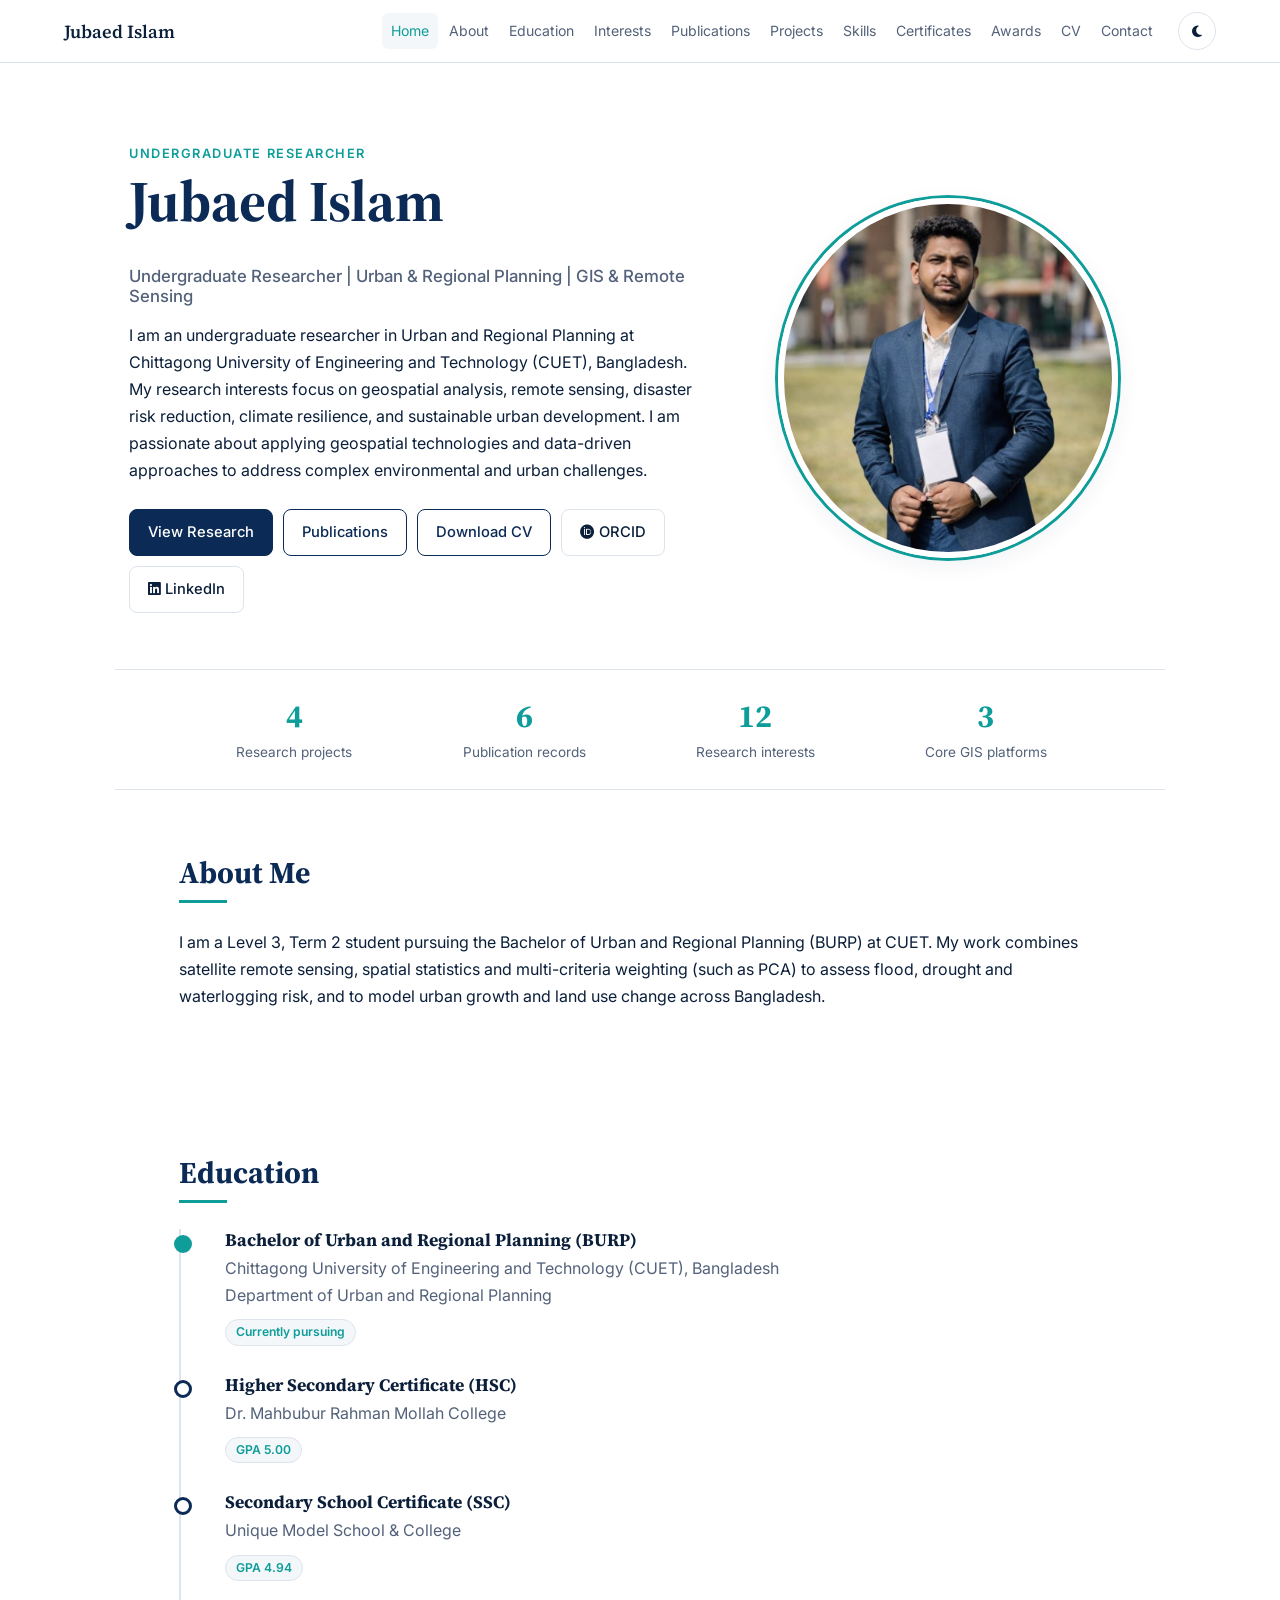
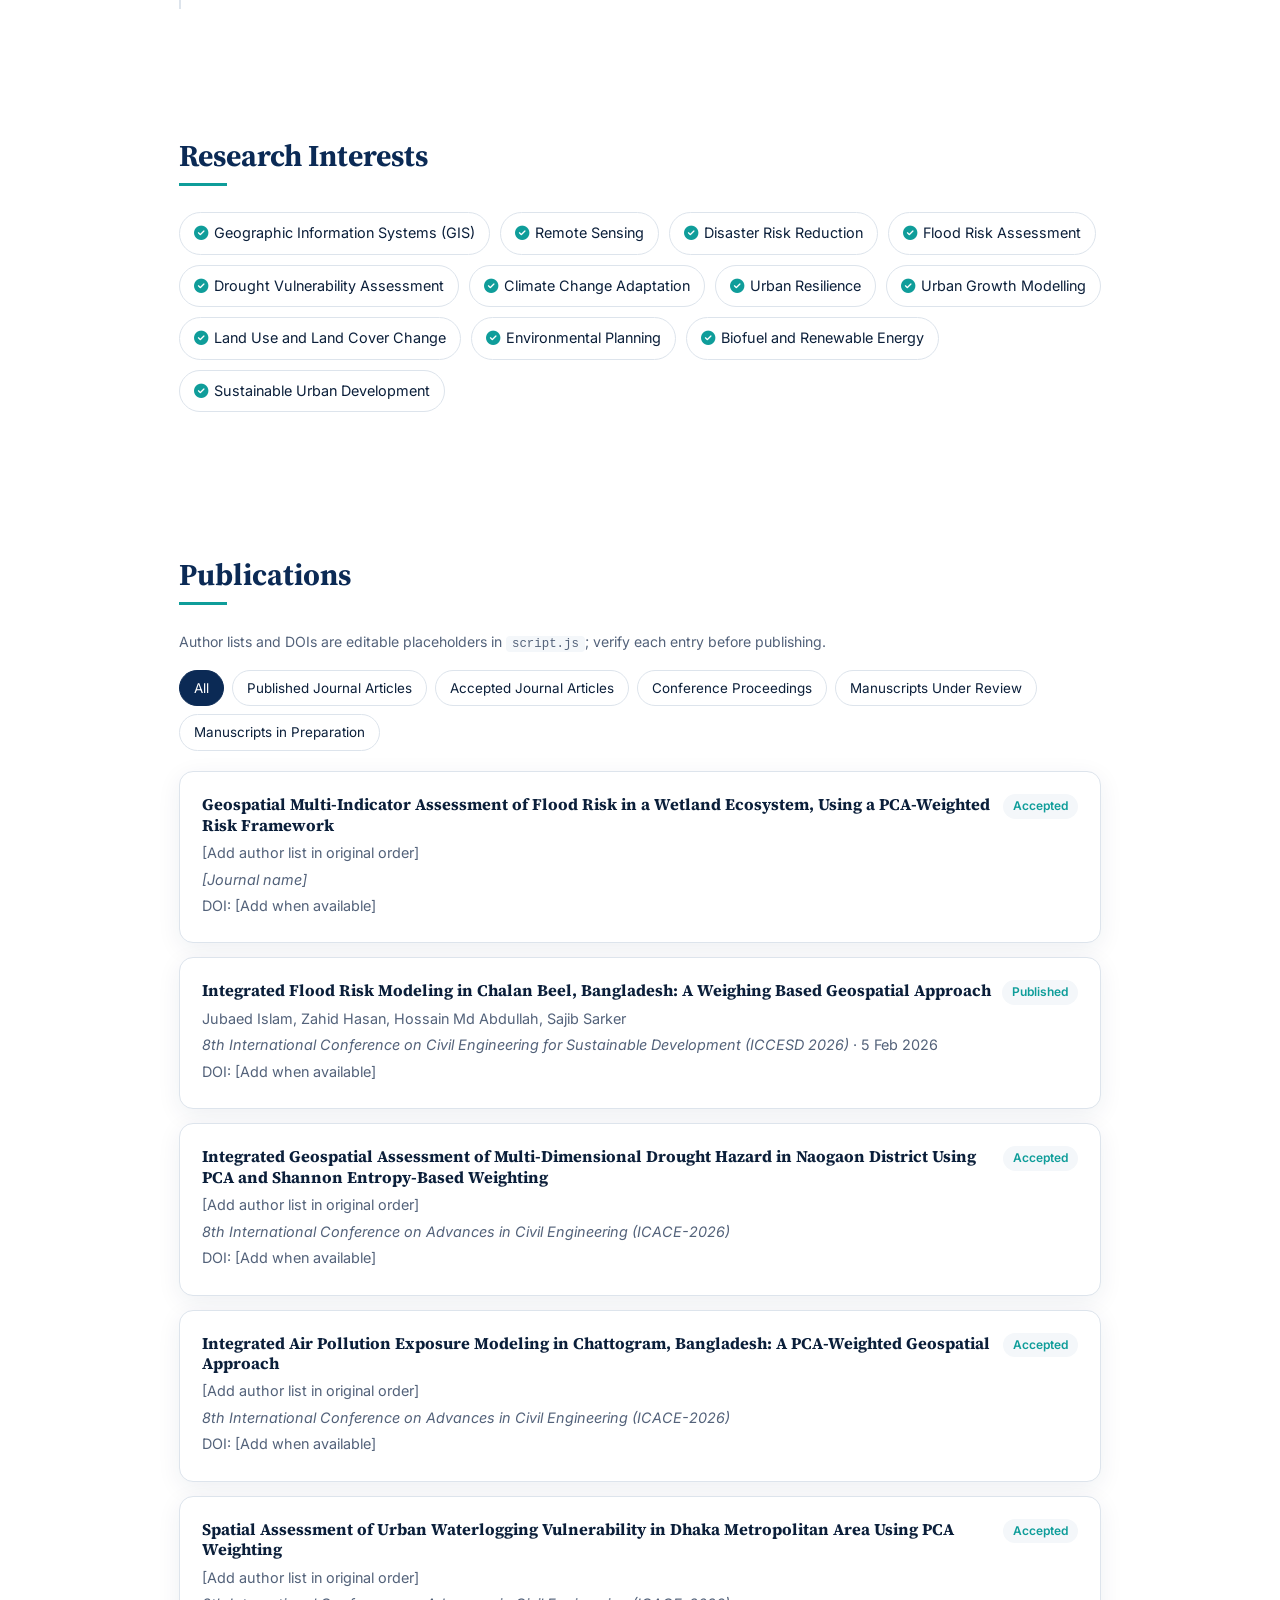
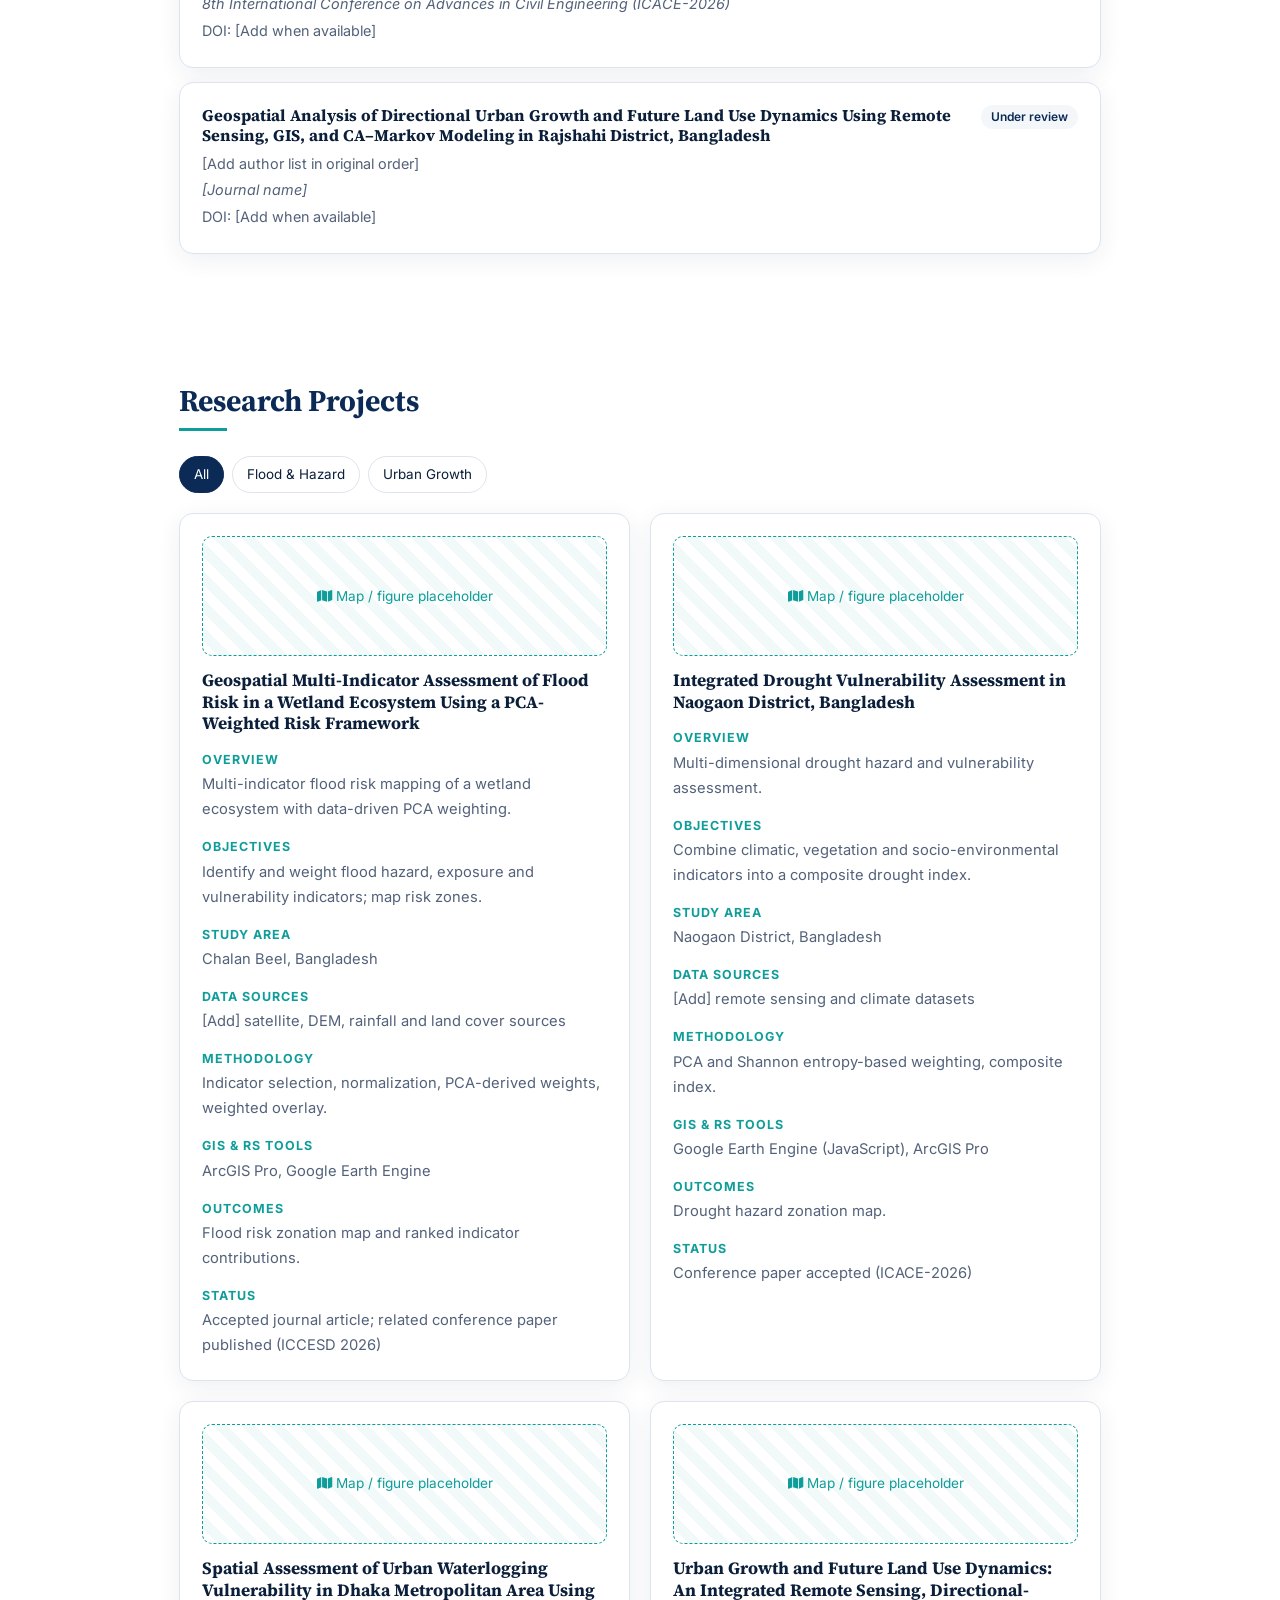
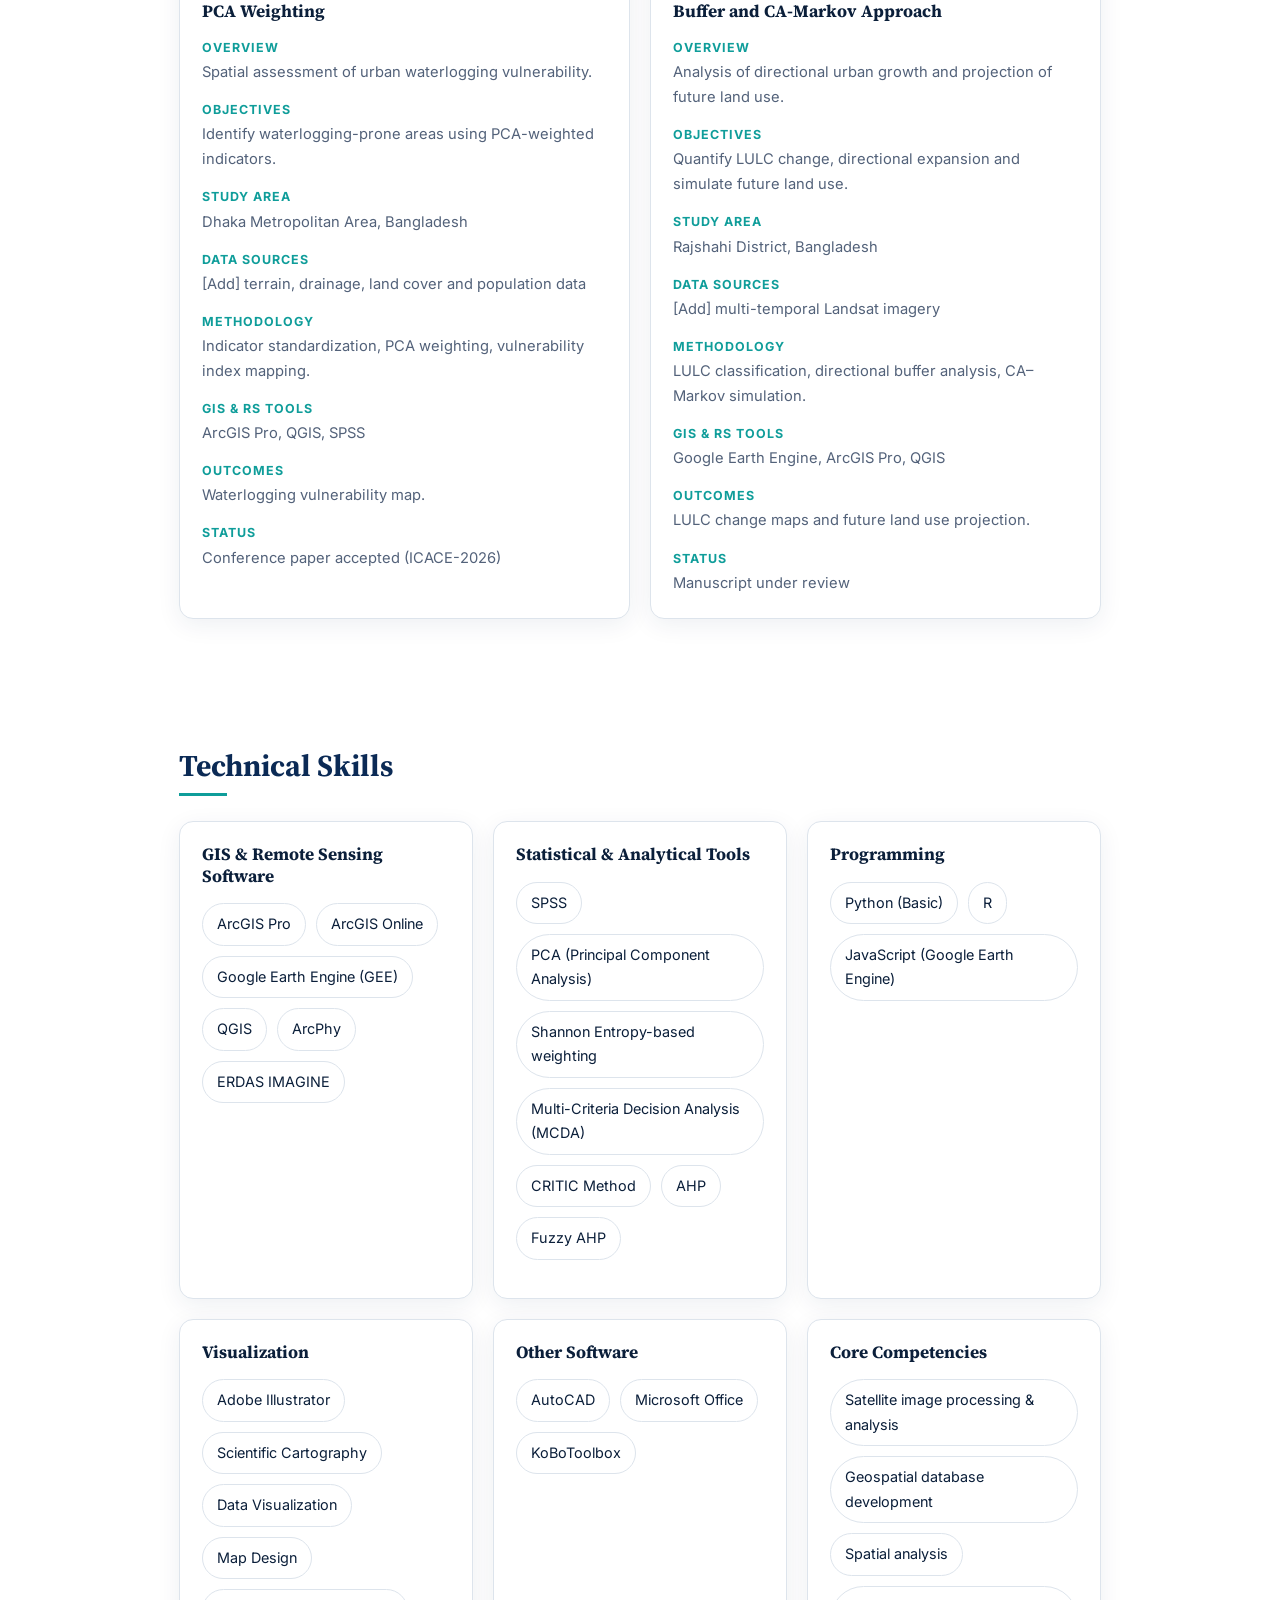
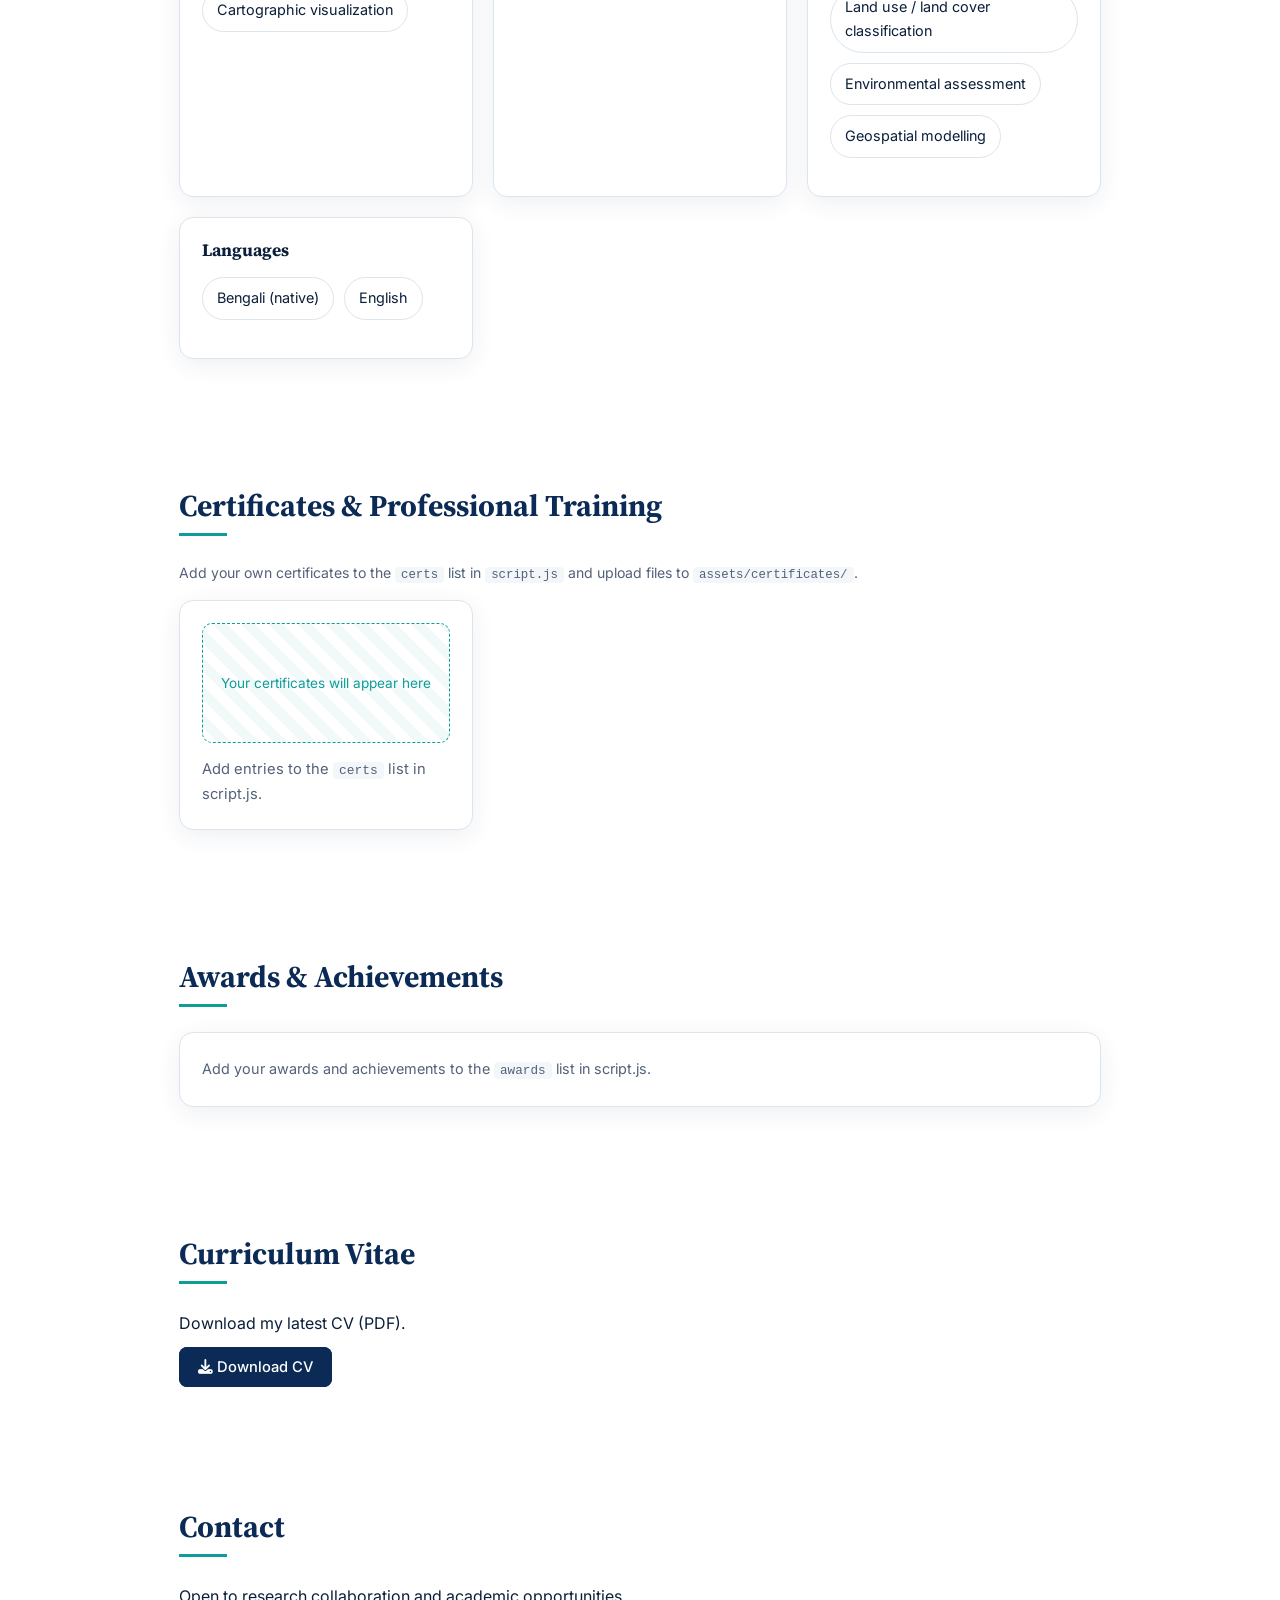
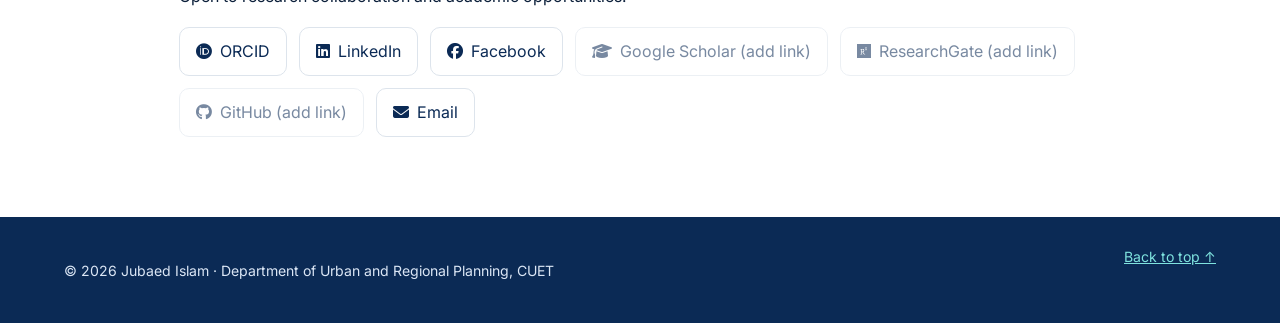
==== index.html @ 7c98d1f1 "Add files via upload" ====
<!DOCTYPE html>
<html lang="en">
<head>
<meta charset="utf-8">
<meta name="viewport" content="width=device-width, initial-scale=1">
<title>Jubaed Islam | Undergraduate Researcher – GIS, Remote Sensing & Urban Planning</title>
<meta name="description" content="Jubaed Islam, undergraduate researcher in Urban and Regional Planning at CUET, Bangladesh. GIS, remote sensing, disaster risk reduction and climate resilience.">
<meta property="og:title" content="Jubaed Islam | Academic Portfolio">
<meta property="og:description" content="GIS, Remote Sensing, Urban Resilience and Climate Adaptation research.">
<meta property="og:image" content="assets/profile.jpg">
<link rel="preconnect" href="https://fonts.googleapis.com">
<link rel="preconnect" href="https://fonts.gstatic.com" crossorigin>
<link href="https://fonts.googleapis.com/css2?family=Inter:wght@400;500;600&family=Source+Serif+4:wght@500;600;700&display=swap" rel="stylesheet">
<link rel="stylesheet" href="https://cdnjs.cloudflare.com/ajax/libs/font-awesome/6.5.2/css/all.min.css">
<link rel="stylesheet" href="style.css">
<script type="application/ld+json">{"@context":"https://schema.org","@type":"Person","name":"Jubaed Islam","jobTitle":"Undergraduate Researcher","affiliation":"Chittagong University of Engineering and Technology","sameAs":["https://orcid.org/0009-0000-7950-2107"]}</script>
</head>
<body>
<a class="skip" href="#main">Skip to content</a>
<header class="nav" id="nav">
  <a class="brand" href="#home">Jubaed Islam</a>
  <button class="burger" id="burger" aria-label="Toggle menu" aria-expanded="false"><i class="fa-solid fa-bars"></i></button>
  <nav id="menu" aria-label="Main">
    <a href="#home">Home</a><a href="#about">About</a><a href="#education">Education</a><a href="#interests">Interests</a><a href="#publications">Publications</a><a href="#projects">Projects</a><a href="#skills">Skills</a><a href="#certificates">Certificates</a><a href="#awards">Awards</a><a href="#cv">CV</a><a href="#contact">Contact</a>
  </nav>
  <button class="theme" id="theme" aria-label="Toggle dark mode"><i class="fa-solid fa-moon"></i></button>
</header>

<main id="main">
<section id="home" class="hero">
  <div class="hero-text">
    <p class="eyebrow">Undergraduate Researcher</p>
    <h1>Jubaed Islam</h1>
    <h2>Undergraduate Researcher | Urban &amp; Regional Planning | GIS &amp; Remote Sensing</h2>
    <p>I am an undergraduate researcher in Urban and Regional Planning at Chittagong University of Engineering and Technology (CUET), Bangladesh. My research interests focus on geospatial analysis, remote sensing, disaster risk reduction, climate resilience, and sustainable urban development. I am passionate about applying geospatial technologies and data-driven approaches to address complex environmental and urban challenges.</p>
    <div class="btns">
      <a class="btn primary" href="#projects">View Research</a>
      <a class="btn" href="#publications">Publications</a>
      <a class="btn" href="assets/cv.pdf" download>Download CV</a>
      <a class="btn ghost" href="https://orcid.org/0009-0000-7950-2107" target="_blank" rel="noopener"><i class="fa-brands fa-orcid"></i> ORCID</a>
      <a class="btn ghost" href="https://www.linkedin.com/in/jubaed-islam-587213354?utm_source=share_via&utm_content=profile&utm_medium=member_ios" target="_blank" rel="noopener"><i class="fa-brands fa-linkedin"></i> LinkedIn</a>
    </div>
  </div>
  <img class="avatar" src="assets/profile.jpg" alt="Portrait of Jubaed Islam" width="360" height="360">
</section>

<section class="stats" aria-label="Research at a glance">
  <div><b data-count="4">0</b><span>Research projects</span></div>
  <div><b id="pubCount" data-count="6">0</b><span>Publication records</span></div>
  <div><b data-count="12">0</b><span>Research interests</span></div>
  <div><b data-count="3">0</b><span>Core GIS platforms</span></div>
</section>

<section id="about" class="sec reveal">
  <h2>About Me</h2>
  <p>I am a Level 3, Term 2 student pursuing the Bachelor of Urban and Regional Planning (BURP) at CUET. My work combines satellite remote sensing, spatial statistics and multi-criteria weighting (such as PCA) to assess flood, drought and waterlogging risk, and to model urban growth and land use change across Bangladesh.</p>
</section>

<section id="education" class="sec reveal">
  <h2>Education</h2>
  <ol class="timeline">
    <li class="now"><h3>Bachelor of Urban and Regional Planning (BURP)</h3><p>Chittagong University of Engineering and Technology (CUET), Bangladesh<br>Department of Urban and Regional Planning</p><span class="tag">Currently pursuing</span></li>
    <li><h3>Higher Secondary Certificate (HSC)</h3><p>Dr. Mahbubur Rahman Mollah College</p><span class="tag">GPA 5.00</span></li>
    <li><h3>Secondary School Certificate (SSC)</h3><p>Unique Model School &amp; College</p><span class="tag">GPA 4.94</span></li>
  </ol>
</section>

<section id="interests" class="sec reveal">
  <h2>Research Interests</h2>
  <ul class="chips" id="chips"></ul>
</section>

<section id="publications" class="sec reveal">
  <h2>Publications</h2>
  <p class="note">Author lists and DOIs are editable placeholders in <code>script.js</code>; verify each entry before publishing.</p>
  <div class="filters" id="pubFilters" role="group" aria-label="Filter publications"></div>
  <div id="pubList" class="list"></div>
</section>

<section id="projects" class="sec reveal">
  <h2>Research Projects</h2>
  <div class="filters" id="projFilters" role="group" aria-label="Filter projects"></div>
  <div id="projList" class="grid"></div>
</section>

<section id="skills" class="sec reveal">
  <h2>Technical Skills</h2>
  <div class="grid cols3" id="skillGrid"></div>
</section>

<section id="certificates" class="sec reveal">
  <h2>Certificates &amp; Professional Training</h2>
  <p class="note">Add your own certificates to the <code>certs</code> list in <code>script.js</code> and upload files to <code>assets/certificates/</code>.</p>
  <div id="certGrid" class="grid cols3"></div>
</section>

<section id="awards" class="sec reveal">
  <h2>Awards &amp; Achievements</h2>
  <div id="awardList" class="list"></div>
</section>

<section id="cv" class="sec reveal">
  <h2>Curriculum Vitae</h2>
  <p>Download my latest CV (PDF).</p>
  <a class="btn primary" href="assets/cv.pdf" download><i class="fa-solid fa-download"></i> Download CV</a>
</section>

<section id="contact" class="sec reveal">
  <h2>Contact</h2>
  <p>Open to research collaboration and academic opportunities.</p>
  <ul class="social" id="social"></ul>
</section>
</main>

<footer><p>© <span id="yr"></span> Jubaed Islam · Department of Urban and Regional Planning, CUET</p><a href="#home">Back to top ↑</a></footer>

<div class="lightbox" id="lb" role="dialog" aria-modal="true" aria-label="Certificate preview" hidden>
  <button id="lbClose" aria-label="Close preview"><i class="fa-solid fa-xmark"></i></button>
  <img id="lbImg" alt="">
</div>
<script src="script.js"></script>
</body>
</html>
---- style.css ----
:root{--bg:#fff;--bg2:#f4f7fa;--ink:#0b1f3a;--mut:#53627a;--navy:#0b2a55;--teal:#0f9d9a;--line:#dde4ec;--card:#fff;--sh:0 6px 24px rgba(11,42,85,.07)}
[data-theme=dark]{--bg:#0a1424;--bg2:#0f1c31;--ink:#e8eef7;--mut:#9fb0c7;--navy:#6fb1ff;--teal:#35c9c5;--line:#22324d;--card:#111f36;--sh:none}
*{box-sizing:border-box}html{scroll-behavior:smooth;scroll-padding-top:70px}
body{margin:0;font:16px/1.7 Inter,system-ui,sans-serif;background:var(--bg);color:var(--ink);transition:background .3s}
h1,h2,h3{font-family:"Source Serif 4",Georgia,serif;line-height:1.25;margin:0 0 .5em}
a{color:var(--navy)}code{background:var(--bg2);padding:1px 6px;border-radius:4px;font-size:.88em}
.skip{position:absolute;left:-999px}.skip:focus{left:8px;top:8px;background:#fff;padding:8px;z-index:99}
:focus-visible{outline:2px solid var(--teal);outline-offset:2px}
.nav{position:sticky;top:0;z-index:50;display:flex;align-items:center;gap:16px;padding:12px 5vw;background:color-mix(in srgb,var(--bg) 92%,transparent);backdrop-filter:blur(8px);border-bottom:1px solid var(--line)}
.brand{font:600 1.15rem "Source Serif 4",serif;text-decoration:none;color:var(--ink);margin-right:auto}
.nav nav{display:flex;gap:2px}.nav nav a{padding:6px 9px;border-radius:6px;text-decoration:none;color:var(--mut);font-size:.88rem}
.nav nav a:hover,.nav nav a.active{color:var(--teal);background:var(--bg2)}
.theme,.burger{background:none;border:1px solid var(--line);color:var(--ink);width:38px;height:38px;border-radius:50%;cursor:pointer}.burger{display:none}
.hero{display:grid;grid-template-columns:1.4fr 1fr;gap:48px;align-items:center;padding:80px 5vw 56px;max-width:1150px;margin:auto}
.eyebrow{color:var(--teal);font-weight:600;letter-spacing:.12em;text-transform:uppercase;font-size:.8rem;margin:0}
.hero h1{font-size:clamp(2.4rem,5vw,3.6rem);color:var(--navy)}.hero h2{font:500 1.05rem Inter;color:var(--mut)}
.avatar{width:100%;max-width:340px;aspect-ratio:1;object-fit:cover;object-position:50% 20%;border-radius:50%;border:6px solid var(--bg);box-shadow:0 0 0 3px var(--teal),var(--sh);justify-self:center}
.btns{display:flex;flex-wrap:wrap;gap:10px;margin-top:24px}
.btn{padding:10px 18px;border:1px solid var(--navy);border-radius:8px;text-decoration:none;font-weight:500;font-size:.92rem;color:var(--navy);background:none;cursor:pointer;transition:.2s}
.btn:hover{transform:translateY(-2px);border-color:var(--teal)}.btn.primary{background:var(--navy);color:var(--bg)}.btn.ghost{border-color:var(--line);color:var(--ink)}
.stats{display:grid;grid-template-columns:repeat(4,1fr);max-width:1050px;margin:0 auto;padding:24px 5vw;border-block:1px solid var(--line);text-align:center}
.stats b{display:block;font:700 2rem "Source Serif 4",serif;color:var(--teal)}.stats span{color:var(--mut);font-size:.85rem}
.sec{max-width:1050px;margin:auto;padding:64px 5vw}.sec>h2{font-size:1.9rem;color:var(--navy);padding-bottom:10px;position:relative}
.sec>h2:after{content:"";display:block;width:48px;height:3px;background:var(--teal);margin-top:8px}
.note{color:var(--mut);font-size:.88rem}
.timeline{list-style:none;margin:0;padding:0 0 0 24px;border-left:2px solid var(--line)}
.timeline li{position:relative;padding:0 0 28px 20px}.timeline li:before{content:"";position:absolute;left:-31px;top:6px;width:12px;height:12px;border-radius:50%;background:var(--bg);border:3px solid var(--navy)}
.timeline .now:before{border-color:var(--teal);background:var(--teal)}.timeline h3{font-size:1.1rem;margin:0}.timeline p{margin:4px 0 8px;color:var(--mut)}
.tag{display:inline-block;font-size:.76rem;font-weight:600;padding:2px 10px;border-radius:99px;background:var(--bg2);color:var(--teal);border:1px solid var(--line)}
.chips{list-style:none;padding:0;display:flex;flex-wrap:wrap;gap:10px}.chips li{padding:8px 14px;border:1px solid var(--line);border-radius:99px;background:var(--card);font-size:.9rem}.chips i{color:var(--teal);margin-right:6px}
.filters{display:flex;flex-wrap:wrap;gap:8px;margin:12px 0 20px}.filters button{border:1px solid var(--line);background:var(--card);color:var(--ink);padding:6px 14px;border-radius:99px;cursor:pointer;font:inherit;font-size:.84rem}
.filters button.on{background:var(--navy);color:var(--bg);border-color:var(--navy)}
.grid{display:grid;grid-template-columns:repeat(auto-fill,minmax(420px,1fr));gap:20px}.grid.cols3{grid-template-columns:repeat(auto-fill,minmax(260px,1fr))}
.card,.item{background:var(--card);border:1px solid var(--line);border-radius:14px;padding:22px;box-shadow:var(--sh)}
.card h3{font-size:1.08rem}.card h4{margin:14px 0 2px;font-size:.78rem;text-transform:uppercase;letter-spacing:.08em;color:var(--teal)}.card p{margin:0;font-size:.92rem;color:var(--mut)}
.map{height:120px;border-radius:10px;border:1px dashed var(--teal);display:grid;place-items:center;color:var(--teal);font-size:.85rem;margin-bottom:14px;background:repeating-linear-gradient(45deg,transparent 0 10px,rgba(15,157,154,.06) 10px 20px)}
.card img.thumb{width:100%;height:150px;object-fit:cover;border-radius:10px;margin-bottom:12px;cursor:zoom-in}
.list{display:grid;gap:14px}.item h3{font-size:1.02rem;margin:0 0 6px}.item p{margin:2px 0;color:var(--mut);font-size:.9rem}
.status{float:right;margin-left:10px;font-size:.75rem;font-weight:600;padding:2px 10px;border-radius:99px;background:var(--bg2);color:var(--navy)}
.status.Accepted,.status.Published{color:var(--teal)}
.social{list-style:none;display:flex;flex-wrap:wrap;gap:12px;padding:0}.social a{display:inline-flex;gap:8px;align-items:center;padding:10px 16px;border:1px solid var(--line);border-radius:10px;text-decoration:none;background:var(--card)}
.social a:hover{border-color:var(--teal)}.social .ph{opacity:.55;pointer-events:none}
footer{display:flex;justify-content:space-between;flex-wrap:wrap;gap:8px;padding:28px 5vw;background:var(--navy);color:#dbe6f5;font-size:.88rem}footer a{color:#7fe3df}
[data-theme=dark] footer{background:#07101e}
.lightbox{position:fixed;inset:0;background:rgba(5,12,24,.88);z-index:100;display:grid;place-items:center;padding:20px}.lightbox[hidden]{display:none}
.lightbox img{max-width:94vw;max-height:88vh;border-radius:8px}.lightbox button{position:absolute;top:16px;right:20px;font-size:1.6rem;background:none;border:0;color:#fff;cursor:pointer}
.reveal{opacity:0;transform:translateY(16px);transition:.6s}.reveal.in{opacity:1;transform:none}
@media(max-width:900px){.burger{display:block}.nav nav{display:none;position:absolute;top:100%;left:0;right:0;flex-direction:column;background:var(--bg);padding:10px 5vw;border-bottom:1px solid var(--line)}.nav nav.open{display:flex}
.hero{grid-template-columns:1fr;text-align:center;padding-top:40px}.avatar{order:-1;max-width:240px}.btns{justify-content:center}.stats{grid-template-columns:repeat(2,1fr);gap:16px}.grid{grid-template-columns:1fr}}
@media(prefers-reduced-motion:reduce){*{transition:none!important;scroll-behavior:auto!important}.reveal{opacity:1;transform:none}}
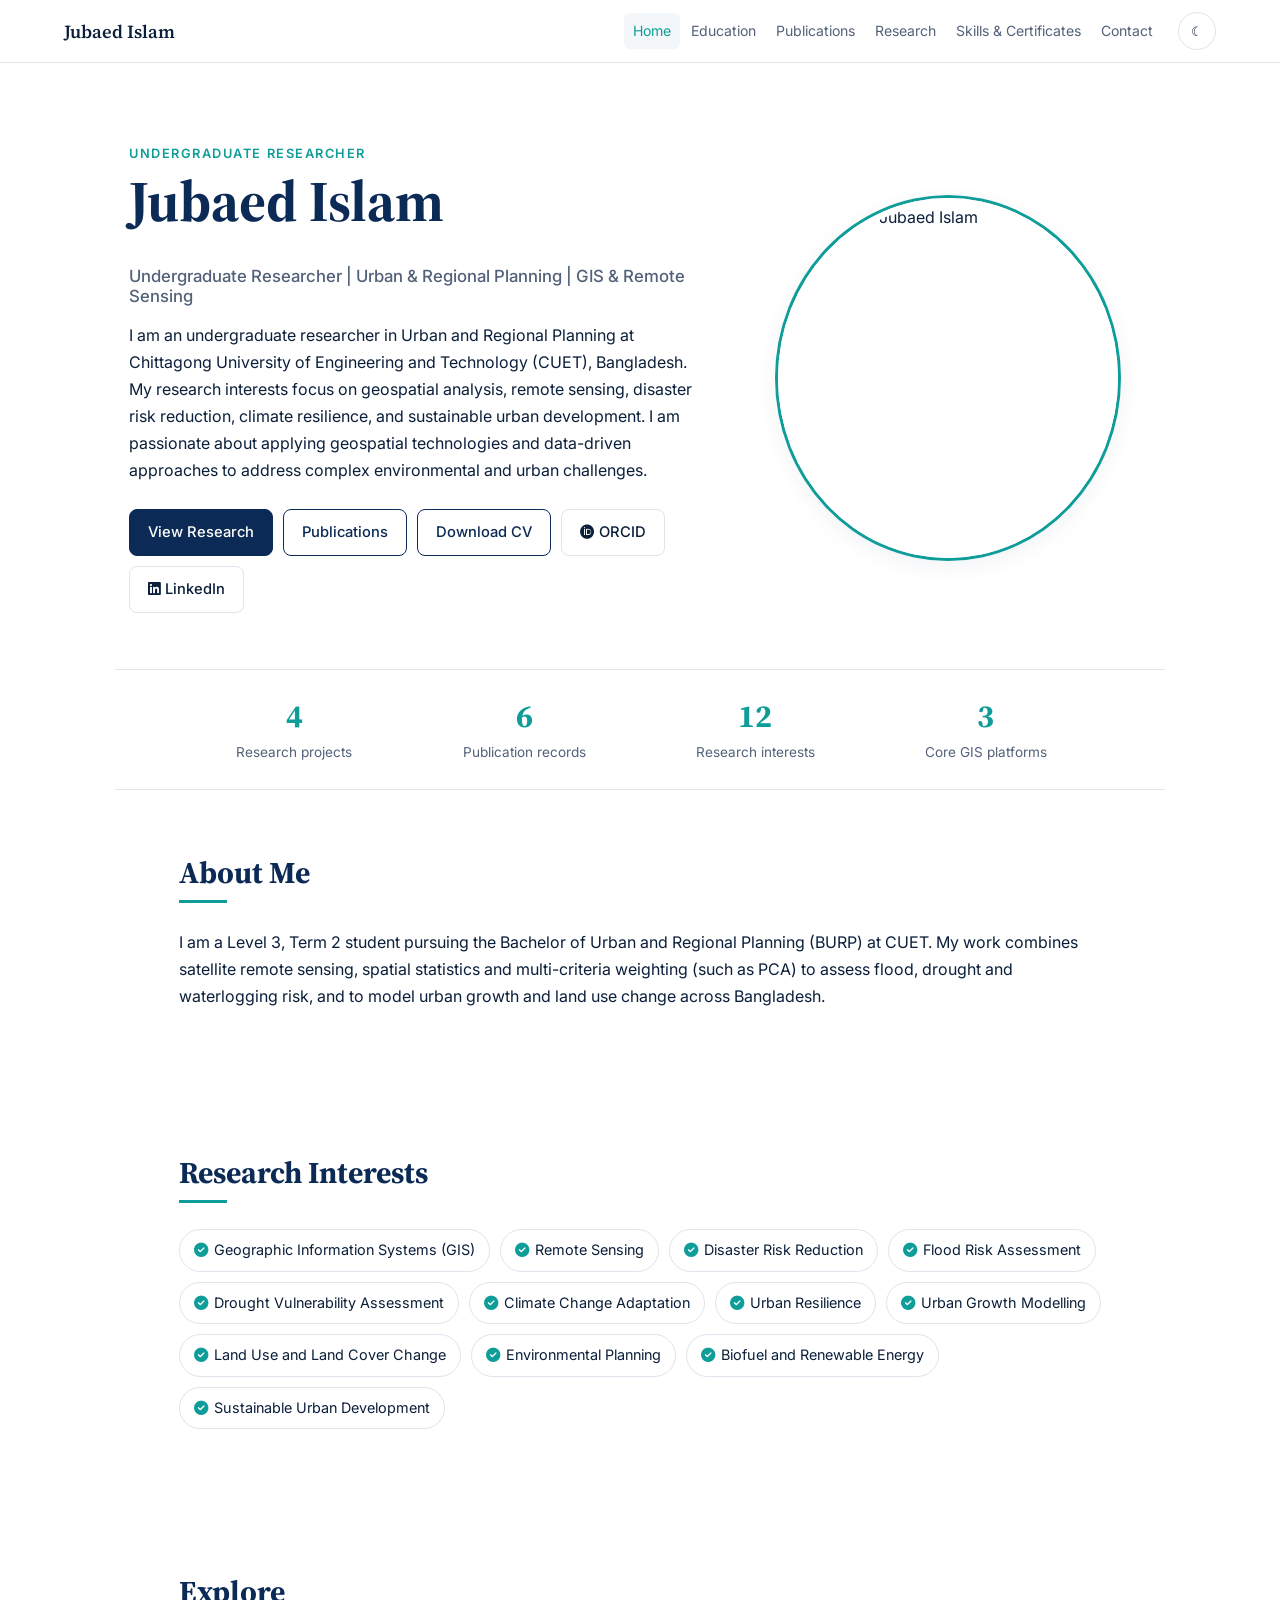
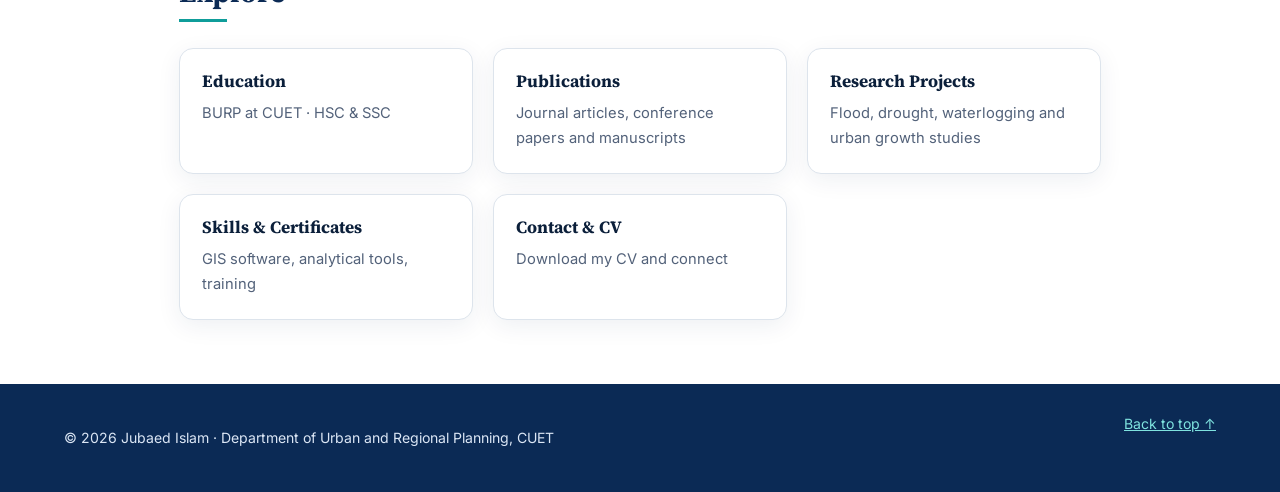
==== commit 7c3eac92: "Add files via upload" ====
--- a/index.html
+++ b/index.html
@@ -3,11 +3,11 @@
 <head>
 <meta charset="utf-8">
 <meta name="viewport" content="width=device-width, initial-scale=1">
-<title>Jubaed Islam | Undergraduate Researcher – GIS, Remote Sensing & Urban Planning</title>
+<title>Jubaed Islam – Undergraduate Researcher | Jubaed Islam</title>
 <meta name="description" content="Jubaed Islam, undergraduate researcher in Urban and Regional Planning at CUET, Bangladesh. GIS, remote sensing, disaster risk reduction and climate resilience.">
 <meta property="og:title" content="Jubaed Islam | Academic Portfolio">
 <meta property="og:description" content="GIS, Remote Sensing, Urban Resilience and Climate Adaptation research.">
-<meta property="og:image" content="assets/profile.jpg">
+<meta property="og:image" content="profile.jpg">
 <link rel="preconnect" href="https://fonts.googleapis.com">
 <link rel="preconnect" href="https://fonts.gstatic.com" crossorigin>
 <link href="https://fonts.googleapis.com/css2?family=Inter:wght@400;500;600&family=Source+Serif+4:wght@500;600;700&display=swap" rel="stylesheet">
@@ -17,15 +17,10 @@
 </head>
 <body>
 <a class="skip" href="#main">Skip to content</a>
-<header class="nav" id="nav">
-  <a class="brand" href="#home">Jubaed Islam</a>
-  <button class="burger" id="burger" aria-label="Toggle menu" aria-expanded="false"><i class="fa-solid fa-bars"></i></button>
-  <nav id="menu" aria-label="Main">
-    <a href="#home">Home</a><a href="#about">About</a><a href="#education">Education</a><a href="#interests">Interests</a><a href="#publications">Publications</a><a href="#projects">Projects</a><a href="#skills">Skills</a><a href="#certificates">Certificates</a><a href="#awards">Awards</a><a href="#cv">CV</a><a href="#contact">Contact</a>
-  </nav>
-  <button class="theme" id="theme" aria-label="Toggle dark mode"><i class="fa-solid fa-moon"></i></button>
-</header>
-
+<header class="nav"><a class="brand" href="index.html">Jubaed Islam</a>
+<button class="burger" id="burger" aria-label="Toggle menu" aria-expanded="false">☰</button>
+<nav id="menu" aria-label="Main"><a href="index.html" class="active">Home</a><a href="education.html">Education</a><a href="publications.html">Publications</a><a href="projects.html">Research</a><a href="skills.html">Skills &amp; Certificates</a><a href="contact.html">Contact</a></nav>
+<button class="theme" id="theme" aria-label="Toggle dark mode">☾</button></header>
 <main id="main">
 <section id="home" class="hero">
   <div class="hero-text">
@@ -34,90 +29,38 @@
     <h2>Undergraduate Researcher | Urban &amp; Regional Planning | GIS &amp; Remote Sensing</h2>
     <p>I am an undergraduate researcher in Urban and Regional Planning at Chittagong University of Engineering and Technology (CUET), Bangladesh. My research interests focus on geospatial analysis, remote sensing, disaster risk reduction, climate resilience, and sustainable urban development. I am passionate about applying geospatial technologies and data-driven approaches to address complex environmental and urban challenges.</p>
     <div class="btns">
-      <a class="btn primary" href="#projects">View Research</a>
-      <a class="btn" href="#publications">Publications</a>
-      <a class="btn" href="assets/cv.pdf" download>Download CV</a>
+      <a class="btn primary" href="projects.html">View Research</a>
+      <a class="btn" href="publications.html">Publications</a>
+      <a class="btn" href="cv.pdf" download>Download CV</a>
       <a class="btn ghost" href="https://orcid.org/0009-0000-7950-2107" target="_blank" rel="noopener"><i class="fa-brands fa-orcid"></i> ORCID</a>
       <a class="btn ghost" href="https://www.linkedin.com/in/jubaed-islam-587213354?utm_source=share_via&utm_content=profile&utm_medium=member_ios" target="_blank" rel="noopener"><i class="fa-brands fa-linkedin"></i> LinkedIn</a>
     </div>
   </div>
-  <img class="avatar" src="assets/profile.jpg" alt="Portrait of Jubaed Islam" width="360" height="360">
+  <img class="avatar" src="profile.jpg" alt="Portrait of Jubaed Islam" width="360" height="360">
 </section>
-
 <section class="stats" aria-label="Research at a glance">
   <div><b data-count="4">0</b><span>Research projects</span></div>
   <div><b id="pubCount" data-count="6">0</b><span>Publication records</span></div>
   <div><b data-count="12">0</b><span>Research interests</span></div>
   <div><b data-count="3">0</b><span>Core GIS platforms</span></div>
 </section>
-
 <section id="about" class="sec reveal">
   <h2>About Me</h2>
   <p>I am a Level 3, Term 2 student pursuing the Bachelor of Urban and Regional Planning (BURP) at CUET. My work combines satellite remote sensing, spatial statistics and multi-criteria weighting (such as PCA) to assess flood, drought and waterlogging risk, and to model urban growth and land use change across Bangladesh.</p>
 </section>
-
-<section id="education" class="sec reveal">
-  <h2>Education</h2>
-  <ol class="timeline">
-    <li class="now"><h3>Bachelor of Urban and Regional Planning (BURP)</h3><p>Chittagong University of Engineering and Technology (CUET), Bangladesh<br>Department of Urban and Regional Planning</p><span class="tag">Currently pursuing</span></li>
-    <li><h3>Higher Secondary Certificate (HSC)</h3><p>Dr. Mahbubur Rahman Mollah College</p><span class="tag">GPA 5.00</span></li>
-    <li><h3>Secondary School Certificate (SSC)</h3><p>Unique Model School &amp; College</p><span class="tag">GPA 4.94</span></li>
-  </ol>
-</section>
-
 <section id="interests" class="sec reveal">
   <h2>Research Interests</h2>
   <ul class="chips" id="chips"></ul>
 </section>
-
-<section id="publications" class="sec reveal">
-  <h2>Publications</h2>
-  <p class="note">Author lists and DOIs are editable placeholders in <code>script.js</code>; verify each entry before publishing.</p>
-  <div class="filters" id="pubFilters" role="group" aria-label="Filter publications"></div>
-  <div id="pubList" class="list"></div>
-</section>
-
-<section id="projects" class="sec reveal">
-  <h2>Research Projects</h2>
-  <div class="filters" id="projFilters" role="group" aria-label="Filter projects"></div>
-  <div id="projList" class="grid"></div>
-</section>
-
-<section id="skills" class="sec reveal">
-  <h2>Technical Skills</h2>
-  <div class="grid cols3" id="skillGrid"></div>
-</section>
-
-<section id="certificates" class="sec reveal">
-  <h2>Certificates &amp; Professional Training</h2>
-  <p class="note">Add your own certificates to the <code>certs</code> list in <code>script.js</code> and upload files to <code>assets/certificates/</code>.</p>
-  <div id="certGrid" class="grid cols3"></div>
-</section>
-
-<section id="awards" class="sec reveal">
-  <h2>Awards &amp; Achievements</h2>
-  <div id="awardList" class="list"></div>
-</section>
-
-<section id="cv" class="sec reveal">
-  <h2>Curriculum Vitae</h2>
-  <p>Download my latest CV (PDF).</p>
-  <a class="btn primary" href="assets/cv.pdf" download><i class="fa-solid fa-download"></i> Download CV</a>
-</section>
-
-<section id="contact" class="sec reveal">
-  <h2>Contact</h2>
-  <p>Open to research collaboration and academic opportunities.</p>
-  <ul class="social" id="social"></ul>
-</section>
+<section class="sec reveal"><h2>Explore</h2><div class="grid cols3">
+<a class="card" href="education.html"><h3>Education</h3><p>BURP at CUET · HSC &amp; SSC</p></a>
+<a class="card" href="publications.html"><h3>Publications</h3><p>Journal articles, conference papers and manuscripts</p></a>
+<a class="card" href="projects.html"><h3>Research Projects</h3><p>Flood, drought, waterlogging and urban growth studies</p></a>
+<a class="card" href="skills.html"><h3>Skills &amp; Certificates</h3><p>GIS software, analytical tools, training</p></a>
+<a class="card" href="contact.html"><h3>Contact &amp; CV</h3><p>Download my CV and connect</p></a></div></section>
 </main>
-
-<footer><p>© <span id="yr"></span> Jubaed Islam · Department of Urban and Regional Planning, CUET</p><a href="#home">Back to top ↑</a></footer>
-
-<div class="lightbox" id="lb" role="dialog" aria-modal="true" aria-label="Certificate preview" hidden>
-  <button id="lbClose" aria-label="Close preview"><i class="fa-solid fa-xmark"></i></button>
-  <img id="lbImg" alt="">
-</div>
+<footer><p>© <span id="yr"></span> Jubaed Islam · Department of Urban and Regional Planning, CUET</p><a href="#main">Back to top ↑</a></footer>
+<div class="lightbox" id="lb" role="dialog" aria-modal="true" aria-label="Certificate preview" hidden><button id="lbClose" aria-label="Close preview">✕</button><img id="lbImg" alt=""></div>
 <script src="script.js"></script>
 </body>
 </html>
--- a/style.css
+++ b/style.css
@@ -48,3 +48,4 @@
 @media(max-width:900px){.burger{display:block}.nav nav{display:none;position:absolute;top:100%;left:0;right:0;flex-direction:column;background:var(--bg);padding:10px 5vw;border-bottom:1px solid var(--line)}.nav nav.open{display:flex}
 .hero{grid-template-columns:1fr;text-align:center;padding-top:40px}.avatar{order:-1;max-width:240px}.btns{justify-content:center}.stats{grid-template-columns:repeat(2,1fr);gap:16px}.grid{grid-template-columns:1fr}}
 @media(prefers-reduced-motion:reduce){*{transition:none!important;scroll-behavior:auto!important}.reveal{opacity:1;transform:none}}
+a.card{display:block;text-decoration:none;color:inherit;transition:.2s}a.card:hover{transform:translateY(-3px);border-color:var(--teal)}
